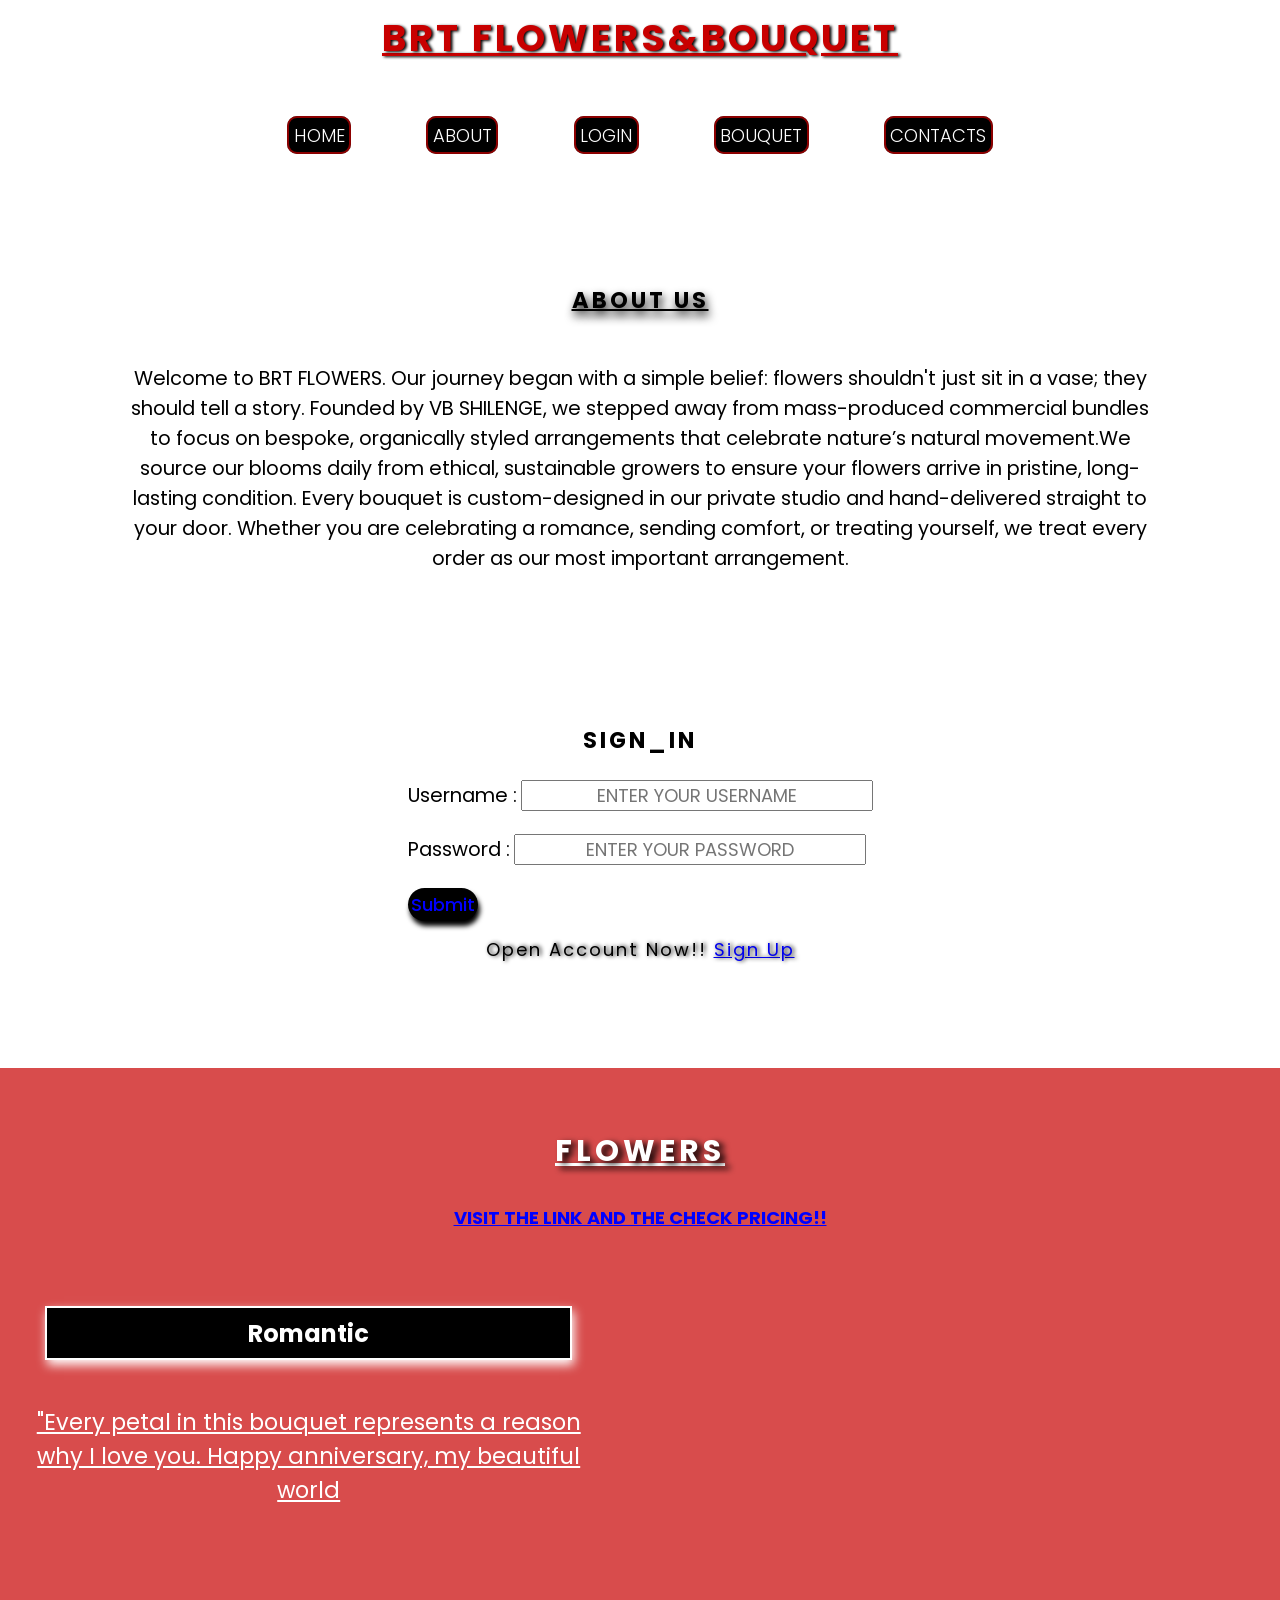
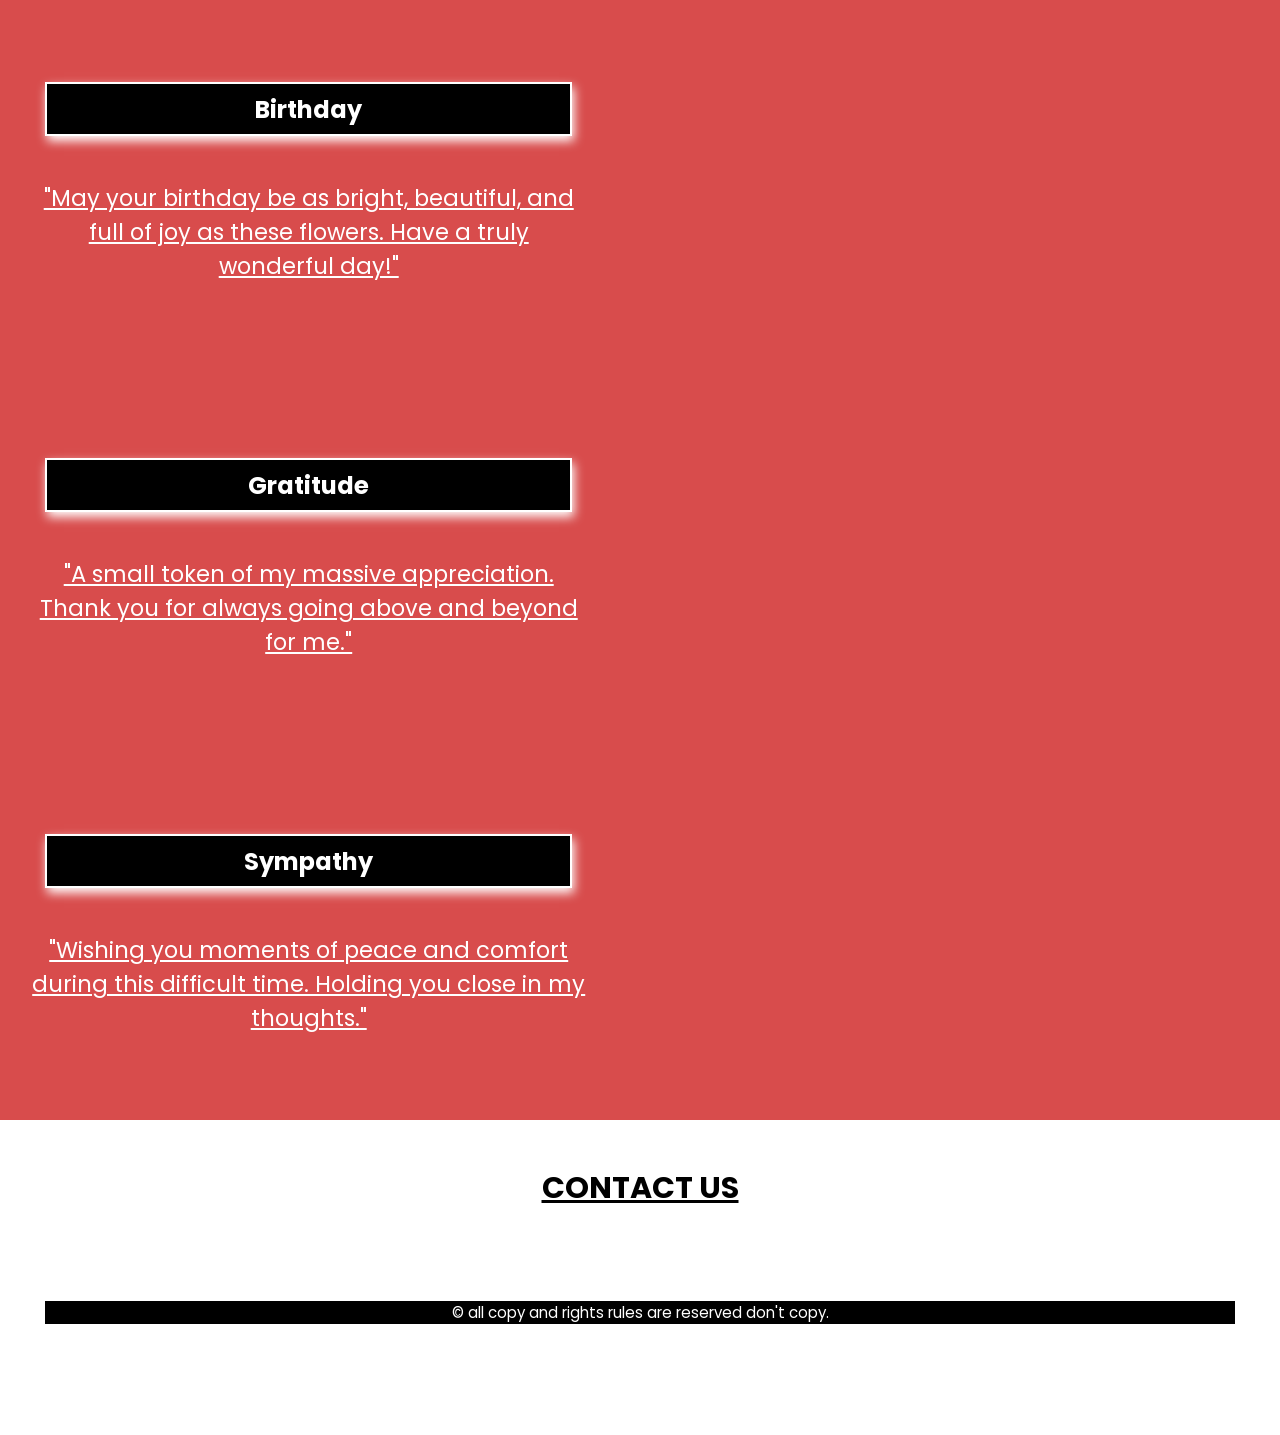
==== index.html @ 28167071 "Add files via upload my flower ecommerce website" ====
<!DOCTYPE html>
<html lang="en">
<head>
    <meta charset="UTF-8">
    <meta name="viewport" content="width=device-width, initial-scale=1.0">
    <title>FLOWERS SHOP</title>
   <link rel="preconnect" href="https://fonts.googleapis.com">
<link rel="preconnect" href="https://fonts.gstatic.com" crossorigin>
<link href="https://fonts.googleapis.com/css2?family=Poppins:ital,wght@0,100;0,200;0,300;0,400;0,500;0,600;0,700;0,800;0,900;1,100;1,200;1,300;1,400;1,500;1,600;1,700;1,800;1,900&family=Roboto:ital,wght@0,100..900;1,100..900&display=swap" rel="stylesheet">
<link rel="stylesheet" href="https://cdnjs.cloudflare.com/ajax/libs/font-awesome/7.0.1/css/all.min.css" integrity="sha512-2SwdPD6INVrV/lHTZbO2nodKhrnDdJK9/kg2XD1r9uGqPo1cUbujc+IYdlYdEErWNu69gVcYgdxlmVmzTWnetw==" crossorigin="anonymous" referrerpolicy="no-referrer" />
<link rel="stylesheet" href="style.css">
<link rel="stylesheet" href="query.css">

</head>
<body>
    
    <nav>

        <h1>BRT FLOWERS&BOUQUET</h1>
        
        <div class="main-container">
           <ul>
            <li><a href="#">HOME</a></li>
            <li><a href="#About-container">ABOUT</a></li>
            <li><a href="#sign-container">LOGIN</a></li>
            <li><a href="/flower.html">BOUQUET</a></li>
            <li><a href="#contact-container">CONTACTS</a></li>
       
           </ul>
        </div>

    </nav>

<main>
    <div id="About-container">
        <h2 class="about-heading">ABOUT US</h2>
        <p class="about-p">Welcome to BRT FLOWERS. Our journey began with a simple belief: flowers shouldn't just sit in a vase; they should tell a story. Founded by VB SHILENGE, we stepped away from mass-produced commercial bundles to focus on bespoke, organically styled arrangements that celebrate nature’s natural movement.We source our blooms daily from ethical, sustainable growers to ensure your flowers arrive in pristine, long-lasting condition. Every bouquet is custom-designed in our private studio and hand-delivered straight to your door. Whether you are celebrating a romance, sending comfort, or treating yourself, we treat every order as our most important arrangement.</p>
    </div>
    <div class="main-cc">
        <div id="sign-container">
         <h2 class="sign-in">
            SIGN_IN
         </h2>
         <div class="form-container">
            <div class="form">
             <label for="Username">Username :</label>
             <input type="text" name="text" id="Username" placeholder="ENTER YOUR USERNAME" maxlength="13" minlength="6"><br><br>
             <label for="Password">Password :</label>
             <input type="text" name="Password id="Password" placeholder="ENTER YOUR PASSWORD" maxlength="10" minlength="4"><br><br>
             <input type="submit" id="submit">
            </div>
            
         </div>
          <div id="sign-up-container">
            <p class="signUp-msg">Open Account Now!! <a href="/signUP.html" class="parentUp">Sign Up</a></p>

           
          </div>
    </div>
   
    </div>
   
</main>
<section>
     <div id="Flowers-container">
        <div class="heading">
            <h2>FLOWERS</h2>
        </div>
        <h4 class="visit"><a href="/flower.html">VISIT THE LINK AND THE CHECK PRICING!! </a></h4>
        <div id="flowers-img-container">
            <div class="msg1">
                <h3>Romantic</h3>
                <p class="msg-p">"Every petal in this bouquet represents a reason why I love you. Happy anniversary, my beautiful world</p>
            </div>
            <div class="img">
             <img src="/Products/pngegg (1).png" alt="">
            </div>
           
            <div class="msg2">
                <h3>Birthday</h3>
                <p class="msg-p">"May your birthday be as bright, beautiful, and full of joy as these flowers. Have a truly wonderful day!"</p>
            </div>
            <div class="img">
             <img src="/Products/pngegg (2).png" alt="">
            </div>
            
            <div class="msg2">
                <h3>Gratitude</h3>
                <p class="msg-p">"A small token of my massive appreciation. Thank you for always going above and beyond for me."</p>
            </div>
            <div class="img">
             <img src="/Products/pngegg (3).png" alt="">
            </div>
            <div class="msg2">
                <h3>Sympathy</h3>
                <p class="msg-p">"Wishing you moments of peace and comfort during this difficult time. Holding you close in my thoughts."</p>
            </div>
            <div class="img">
             <img src="/Products/pngegg (4).png" alt="">
            </div>
        </div>

    </div>

</section>
<footer>
    <div id="contact-container">
        <h4 class="contact-h">CONTACT US</h4>
        <div class="logo-container">
            <i class="fa-brands fa-facebook"></i>
            <i class="fa-brands fa-github"></i>
            <i class="fa-brands fa-whatsapp"></i>
            <i class="fa-brands fa-linkedin"></i>
            


        </div>
    </div>
    <div class="copy">
        <p>&copy all copy and rights rules are reserved don't copy.</p>
    </div>
</footer>

    
</body>
</html>
---- style.css ----
*{
    margin: 0;
    padding: 0;
    box-sizing: border-box;
    font-family: 'Poppins';
}
body{
    background-image: url(/background/pngegg\ \(1\).png);
    background-position: center;
    background-repeat: no-repeat;
    background-position: center;
    height: 200vh;
}

nav{
 backdrop-filter: blur(10px);
}
h1{
    color: rgba(200,0,0, 1);
    font-size:2.5rem;
    text-align: center;
    padding: 10px 20px;
    text-decoration: 3px underline; 
    text-shadow: 2px 1px 3px black;
    letter-spacing: 3px;
}

.main-container ul{
    display: flex;
    justify-content: center;
    list-style: none;
    gap: 5rem;
    padding-bottom: 2rem;
    margin: 3rem;
        
}
.main-container li a{

    font-weight: 300;
    font-size: 1.2rem;
    border: 2px solid rgba(200,0,0, 0.7);
    text-decoration: none;
    padding: 0.3rem;
    border-radius: 10px;
    background: black;
    color: white;
}
.main-container li a:hover{
    transition: .5s;
    border: 2px solid black;
    background:rgba(200,0,0, 0.4);
    border: none;
    color: black;

}
#About-container{
    margin: 4rem;
    padding: 2rem;
}
.about-heading{
    text-align: center;
    padding: 1rem;
    text-decoration: 2px underline;
    text-shadow: 2px 5px 10px black;
    letter-spacing: 3px;
}
.about-p{
    padding: 2rem;
    text-align: center;
    backdrop-filter: blur(15px);
    color: black;
    font-size: 1.3rem;
}
.main-cc{
    display: flex;
    justify-content: center;

}
#sign-container{
    backdrop-filter: blur(50px);
    display: inline-block;
    padding: 2rem;
    border-radius: 12px;
}
.sign-in{
    text-align: center;
    padding-bottom: 1.5rem;
    letter-spacing: 3px;
}
.form-container{
  display: flex;
  justify-content: center;
  align-items: center;

}
#submit{
    align-self: center;
    background: black;
    color:blue;
    font-weight: 500;
    font-size: 1.2rem;
    border-radius: 20px;
    border: none;
    padding: 0.2rem;
    box-shadow:2px 5px 5px black;
}
#submit:hover{
    background: white;
    border: 2px solid black;
    color: black;
    transition: .6s;
    cursor: pointer;
}
label{
    font-size: 1.3rem;
}
input{
    font-size: 1.2rem;
    text-align: center;
    
}
.signUp-msg{
    text-align: center;
    padding: 1rem;
    font-size: 1.2rem;
    letter-spacing: 2px;
    text-shadow: 2px 0px 4px black;
}
section{
    background: rgba(200,0,0, 0.7);
    margin-top:4rem;
}
.heading h2{
    text-align: center;
    padding-top:4rem;
    text-decoration:3px underline;
    letter-spacing: 4px;
    text-shadow: 5px 3px 6px black;
    color: white;
    margin-bottom: 2rem;
    font-size: 2rem;
}
img{
    height: 20rem;
    display: flex;
    justify-content: center;
    align-items: center;
    
}
#flowers-img-container{
    display: grid;
    grid-template-columns: repeat(2,1fr);
    text-align: center;
    gap: 5rem;
    margin-top: 2rem;
    padding: 1rem;
}
h3{
    border: 2px solid white;
    padding: 0.5rem;
    margin: 2rem;
    box-shadow: 2px 5px 10px white;
    font-size: 1.6rem;
    background-color:black;
    color: white;
}
.msg-p{
    text-decoration: underline;
    padding: 1rem;
    color: white;
    font-size: 1.5rem;
}
.img{
    display: flex;
    justify-content: center;
    filter:drop-shadow(2px 5px 41px black) ;
}
h4{
    text-align: center;
    font-size: 1.2rem;
}
.visit:hover{
    scale:1.1;
    transition: .9s;
    color: white;
}
.visit a{
    color:blue;
}
.visit a:hover{
    color: white;
}
footer{
    height:30vh;
    margin:3rem;
    
}
#contact-container h4{
    font-size: 2rem;
    text-decoration: 3px underline;
    
}
.logo-container{
    font-size: 3rem;
    display: flex;
    justify-content:space-around;
    margin: 1rem;
    padding: 2rem;
    cursor: pointer;
}
.fa-facebook{
    color: blue;
}
.fa-whatsapp{
    color: green;
}
.fa-linkedin{
    color: rgb(23, 121, 124);
}
.copy{
    background-color: black;
}
.copy p{
    color: white;
    text-align: center;
}
#sign-up-container{
    display: flex;
    justify-content: center;
    align-items: center;
    position: relative;
   
}

.signUp{
    position: absolute;
    display: none;

}
.parentUP:hover .signUp{
    display: block;

}
html{
    scroll-behavior:smooth;
   
}
---- query.css ----
@media (max-width:94rem){
    html{
        font-size:94% ;
    }

}
@media (max-width:63rem){
    html{
        font-size:75% ;
    }
    .flowers-container{
    grid-template-columns: repeat(2,1fr);
    
    
}
}
@media (max-width:56rem){
    html{
        font-size:75% ;
    }
    .flowers-container{
    grid-template-columns: 1fr;
    
    
}
    
    

}
@media (max-width:42rem){
    html{
        font-size:59% ;
    }
    li a{
            font-weight: normal;

    }
    #flowers-img-container{
        grid-template-columns: 1fr;
    }
.flowers-container{
    grid-template-columns: repeat(2,1fr);
}
    
   


}
@media (max-width:34rem){
    html{
        font-size:49% ;
    }
    li a{
            font-weight: normal;

    }
.flowers-container{
    grid-template-columns: 1fr;
    padding: 6rem;
}
.cart{
    margin-top: 17.2rem;
    top: 0;
    

}
  .search-bar{
    display: inline-block;
    margin-left: 5rem;

  }

}

@media (max-width:25rem){
    html{
        font-size:40% ;
    }
    li a{
            font-weight:normal;

    }

}
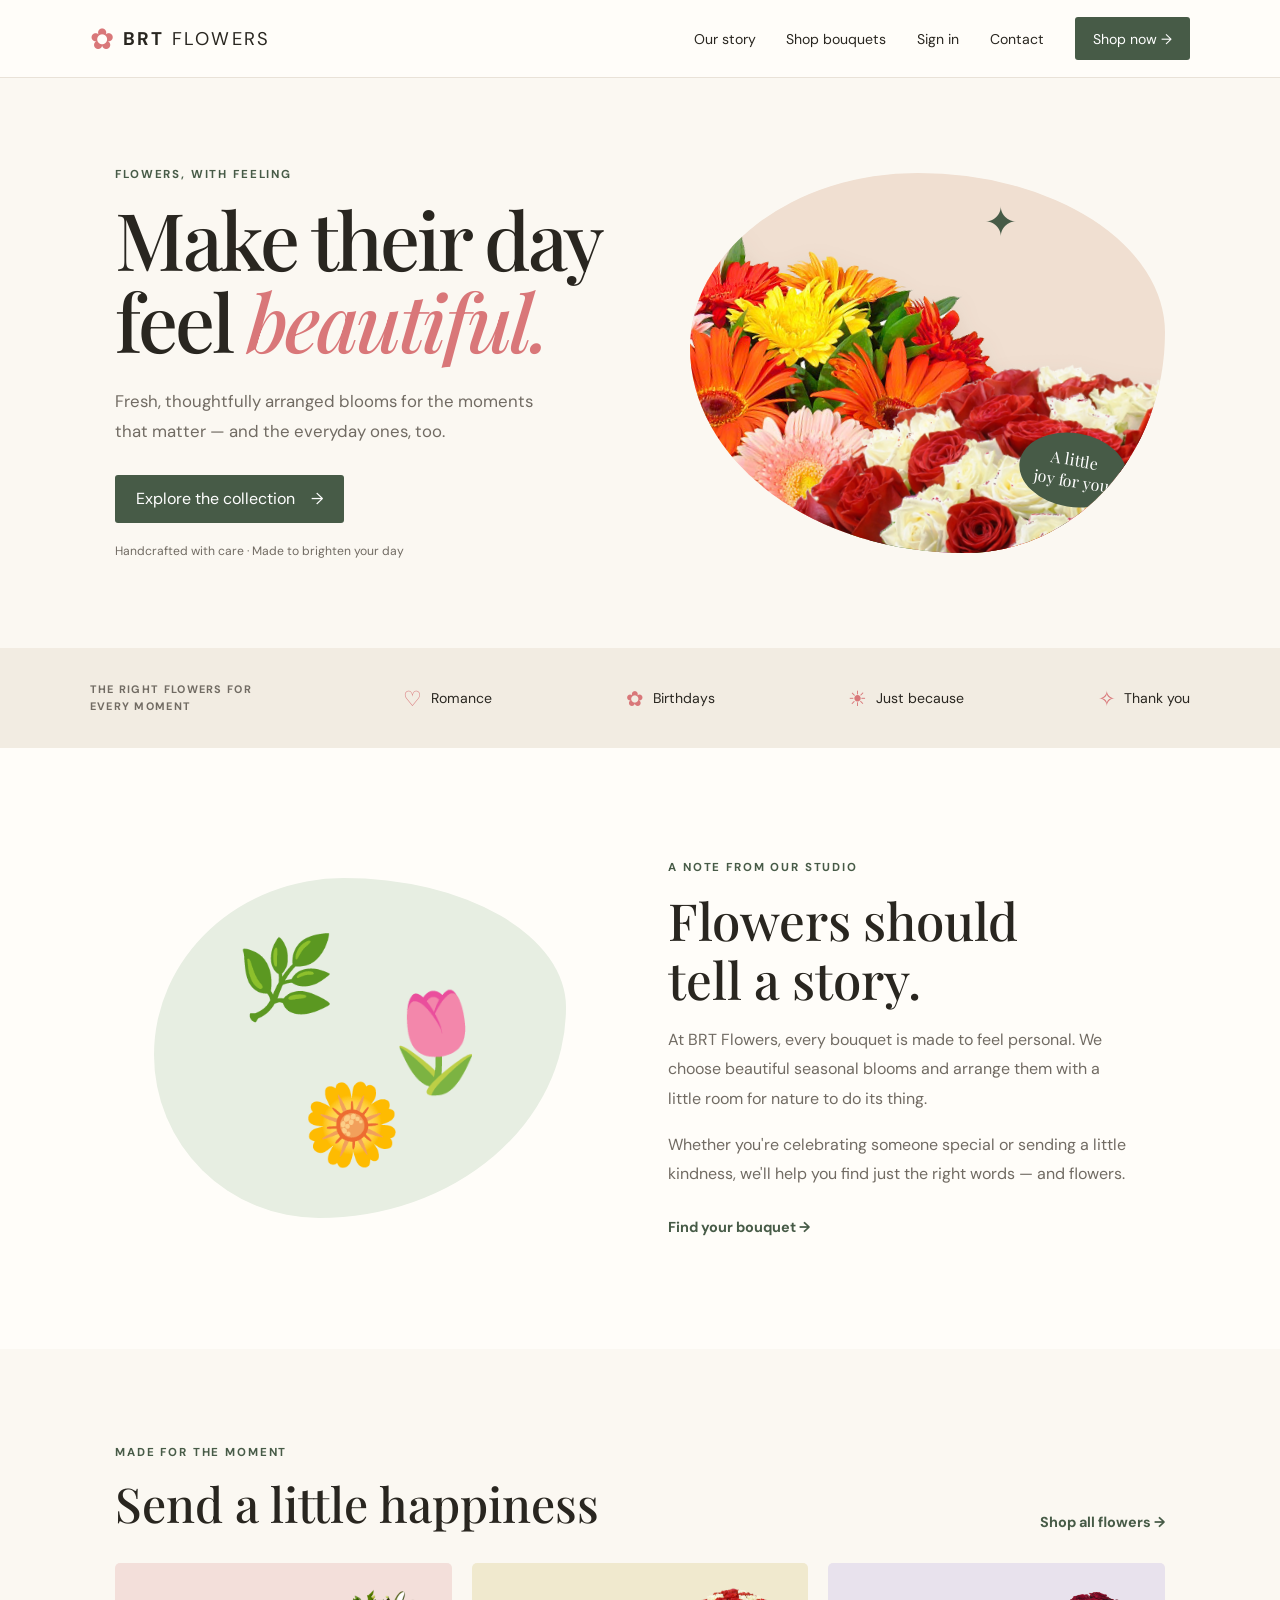
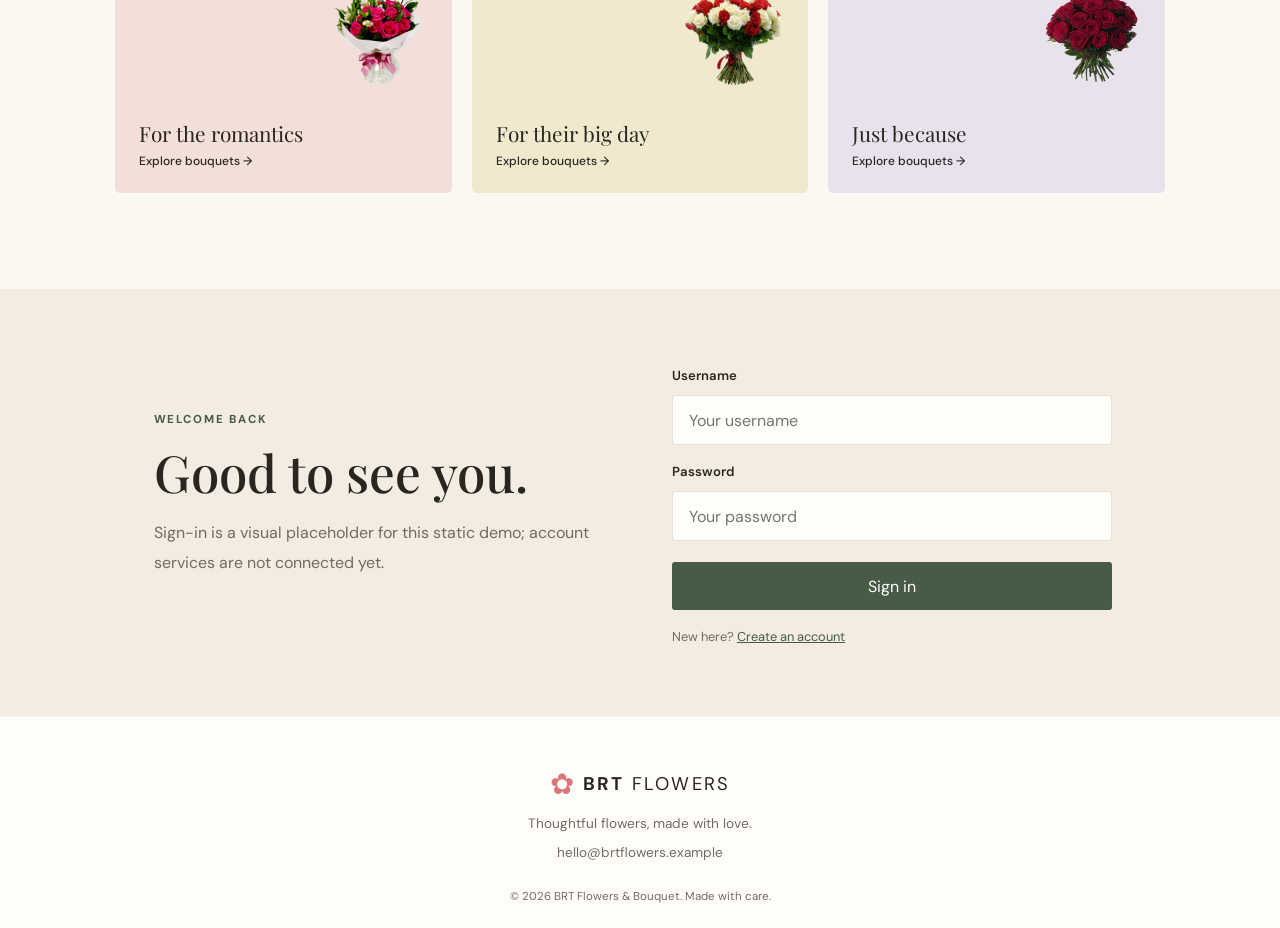
==== commit f2a7156a: "Have change my background colors , button  color and styling , added payment method and javascript f" ====
--- a/index.html
+++ b/index.html
@@ -3,124 +3,98 @@
 <head>
     <meta charset="UTF-8">
     <meta name="viewport" content="width=device-width, initial-scale=1.0">
-    <title>FLOWERS SHOP</title>
-   <link rel="preconnect" href="https://fonts.googleapis.com">
-<link rel="preconnect" href="https://fonts.gstatic.com" crossorigin>
-<link href="https://fonts.googleapis.com/css2?family=Poppins:ital,wght@0,100;0,200;0,300;0,400;0,500;0,600;0,700;0,800;0,900;1,100;1,200;1,300;1,400;1,500;1,600;1,700;1,800;1,900&family=Roboto:ital,wght@0,100..900;1,100..900&display=swap" rel="stylesheet">
-<link rel="stylesheet" href="https://cdnjs.cloudflare.com/ajax/libs/font-awesome/7.0.1/css/all.min.css" integrity="sha512-2SwdPD6INVrV/lHTZbO2nodKhrnDdJK9/kg2XD1r9uGqPo1cUbujc+IYdlYdEErWNu69gVcYgdxlmVmzTWnetw==" crossorigin="anonymous" referrerpolicy="no-referrer" />
-<link rel="stylesheet" href="style.css">
-<link rel="stylesheet" href="query.css">
-
+    <meta name="description" content="Thoughtful, hand-designed flower bouquets for every occasion.">
+    <title>BRT Flowers &amp; Bouquet</title>
+    <link rel="preconnect" href="https://fonts.googleapis.com">
+    <link rel="preconnect" href="https://fonts.gstatic.com" crossorigin>
+    <link href="https://fonts.googleapis.com/css2?family=DM+Sans:wght@400;500;600;700&family=Playfair+Display:wght@500;600;700&display=swap" rel="stylesheet">
+    <link rel="stylesheet" href="style.css">
 </head>
 <body>
-    
-    <nav>
+    <header class="site-header">
+        <a class="brand" href="index.html" aria-label="BRT Flowers home"><span class="brand-mark">✿</span> BRT <span>FLOWERS</span></a>
+        <button class="menu-toggle" type="button" aria-expanded="false" aria-controls="primary-navigation" aria-label="Open navigation">
+            <span></span><span></span><span></span>
+        </button>
+        <nav class="site-nav" id="primary-navigation" aria-label="Main navigation">
+            <a href="#about">Our story</a>
+            <a href="flower.html">Shop bouquets</a>
+            <a href="#sign-in">Sign in</a>
+            <a href="#contact">Contact</a>
+            <a class="nav-cta" href="flower.html">Shop now <span aria-hidden="true">→</span></a>
+        </nav>
+    </header>
 
-        <h1>BRT FLOWERS&BOUQUET</h1>
-        
-        <div class="main-container">
-           <ul>
-            <li><a href="#">HOME</a></li>
-            <li><a href="#About-container">ABOUT</a></li>
-            <li><a href="#sign-container">LOGIN</a></li>
-            <li><a href="/flower.html">BOUQUET</a></li>
-            <li><a href="#contact-container">CONTACTS</a></li>
-       
-           </ul>
-        </div>
+    <main>
+        <section class="hero">
+            <div class="hero-copy">
+                <p class="eyebrow">FLOWERS, WITH FEELING</p>
+                <h1>Make their day<br>feel <em>beautiful.</em></h1>
+                <p class="hero-intro">Fresh, thoughtfully arranged blooms for the moments that matter — and the everyday ones, too.</p>
+                <a class="button button-dark" href="flower.html">Explore the collection <span aria-hidden="true">→</span></a>
+                <p class="hero-note">Handcrafted with care · Made to brighten your day</p>
+            </div>
+            <div class="hero-art" aria-label="A cheerful bouquet of flowers">
+                <span class="hero-sticker">A little<br>joy for you</span>
+                <span class="hero-flower hero-flower-one" aria-hidden="true"><img src="/Products/pngegg (4).png" alt=""></span>
+                <span class="hero-flower hero-flower-two" aria-hidden="true"><img src="/Products/pngegg (6).png" alt=""></span>
+                <span class="hero-flower hero-flower-three" aria-hidden="true"><img src="/Products/pngegg (12).png" alt=""></span>
+                <span class="hero-flower hero-flower-four" aria-hidden="true"><img src="/Products/pngegg (8).png" alt=""></span>
+                <span class="hero-leaf" aria-hidden="true">✦</span>
+            </div>
+        </section>
 
-    </nav>
+        <section class="occasion-strip" aria-label="Shop by occasion">
+            <p>THE RIGHT FLOWERS FOR EVERY MOMENT</p>
+            <div><span>♡</span> Romance</div>
+            <div><span>✿</span> Birthdays</div>
+            <div><span>☀</span> Just because</div>
+            <div><span>✧</span> Thank you</div>
+        </section>
 
-<main>
-    <div id="About-container">
-        <h2 class="about-heading">ABOUT US</h2>
-        <p class="about-p">Welcome to BRT FLOWERS. Our journey began with a simple belief: flowers shouldn't just sit in a vase; they should tell a story. Founded by VB SHILENGE, we stepped away from mass-produced commercial bundles to focus on bespoke, organically styled arrangements that celebrate nature’s natural movement.We source our blooms daily from ethical, sustainable growers to ensure your flowers arrive in pristine, long-lasting condition. Every bouquet is custom-designed in our private studio and hand-delivered straight to your door. Whether you are celebrating a romance, sending comfort, or treating yourself, we treat every order as our most important arrangement.</p>
-    </div>
-    <div class="main-cc">
-        <div id="sign-container">
-         <h2 class="sign-in">
-            SIGN_IN
-         </h2>
-         <div class="form-container">
-            <div class="form">
-             <label for="Username">Username :</label>
-             <input type="text" name="text" id="Username" placeholder="ENTER YOUR USERNAME" maxlength="13" minlength="6"><br><br>
-             <label for="Password">Password :</label>
-             <input type="text" name="Password id="Password" placeholder="ENTER YOUR PASSWORD" maxlength="10" minlength="4"><br><br>
-             <input type="submit" id="submit">
+        <section class="story-section" id="about">
+            <div class="story-illustration" aria-hidden="true"><span>🌿</span><span>🌷</span><span>🌼</span></div>
+            <div class="story-copy">
+                <p class="eyebrow">A NOTE FROM OUR STUDIO</p>
+                <h2>Flowers should<br>tell a story.</h2>
+                <p>At BRT Flowers, every bouquet is made to feel personal. We choose beautiful seasonal blooms and arrange them with a little room for nature to do its thing.</p>
+                <p>Whether you're celebrating someone special or sending a little kindness, we'll help you find just the right words — and flowers.</p>
+                <a class="text-link" href="flower.html">Find your bouquet <span aria-hidden="true">→</span></a>
             </div>
-            
-         </div>
-          <div id="sign-up-container">
-            <p class="signUp-msg">Open Account Now!! <a href="/signUP.html" class="parentUp">Sign Up</a></p>
+        </section>
 
-           
-          </div>
-    </div>
-   
-    </div>
-   
-</main>
-<section>
-     <div id="Flowers-container">
-        <div class="heading">
-            <h2>FLOWERS</h2>
-        </div>
-        <h4 class="visit"><a href="/flower.html">VISIT THE LINK AND THE CHECK PRICING!! </a></h4>
-        <div id="flowers-img-container">
-            <div class="msg1">
-                <h3>Romantic</h3>
-                <p class="msg-p">"Every petal in this bouquet represents a reason why I love you. Happy anniversary, my beautiful world</p>
+        <section class="featured-section">
+            <div class="section-heading">
+                <div><p class="eyebrow">MADE FOR THE MOMENT</p><h2>Send a little happiness</h2></div>
+                <a class="text-link" href="flower.html">Shop all flowers <span aria-hidden="true">→</span></a>
             </div>
-            <div class="img">
-             <img src="/Products/pngegg (1).png" alt="">
+            <div class="featured-grid">
+                <a class="featured-card featured-pink" href="flower.html"><span class="featured-emoji" aria-hidden="true"><img src="/Products/pngegg (10).png" height="100" width="100"></span><span>For the romantics <b>Explore bouquets →</b></span></a>
+                <a class="featured-card featured-yellow" href="flower.html"><span class="featured-emoji" aria-hidden="true"><img src="/Products/pngegg (8).png" height="100" width="100"></span><span>For their big day <b>Explore bouquets →</b></span></a>
+                <a class="featured-card featured-lilac" href="flower.html"><span class="featured-emoji" aria-hidden="true"><img src="/Products/pngegg (7).png" height="100" width="100"></span><span>Just because <b>Explore bouquets →</b></span></a>
             </div>
-           
-            <div class="msg2">
-                <h3>Birthday</h3>
-                <p class="msg-p">"May your birthday be as bright, beautiful, and full of joy as these flowers. Have a truly wonderful day!"</p>
-            </div>
-            <div class="img">
-             <img src="/Products/pngegg (2).png" alt="">
-            </div>
-            
-            <div class="msg2">
-                <h3>Gratitude</h3>
-                <p class="msg-p">"A small token of my massive appreciation. Thank you for always going above and beyond for me."</p>
-            </div>
-            <div class="img">
-             <img src="/Products/pngegg (3).png" alt="">
-            </div>
-            <div class="msg2">
-                <h3>Sympathy</h3>
-                <p class="msg-p">"Wishing you moments of peace and comfort during this difficult time. Holding you close in my thoughts."</p>
-            </div>
-            <div class="img">
-             <img src="/Products/pngegg (4).png" alt="">
-            </div>
-        </div>
+        </section>
 
-    </div>
+        <section class="signin-section" id="sign-in">
+            <div><p class="eyebrow">WELCOME BACK</p><h2>Good to see you.</h2><p>Sign-in is a visual placeholder for this static demo; account services are not connected yet.</p></div>
+            <form class="signin-form">
+                <label for="username">Username</label>
+                <input id="username" name="username" type="text" placeholder="Your username" autocomplete="username">
+                <label for="password">Password</label>
+                <input id="password" name="password" type="password" placeholder="Your password" autocomplete="current-password">
+                <button class="button button-dark" type="button">Sign in</button>
+                <p class="form-note">New here? <a href="signUP.html">Create an account</a></p>
+            </form>
+        </section>
+    </main>
 
-</section>
-<footer>
-    <div id="contact-container">
-        <h4 class="contact-h">CONTACT US</h4>
-        <div class="logo-container">
-            <i class="fa-brands fa-facebook"></i>
-            <i class="fa-brands fa-github"></i>
-            <i class="fa-brands fa-whatsapp"></i>
-            <i class="fa-brands fa-linkedin"></i>
-            
-
-
-        </div>
-    </div>
-    <div class="copy">
-        <p>&copy all copy and rights rules are reserved don't copy.</p>
-    </div>
-</footer>
-
-    
+    <footer class="site-footer" id="contact">
+        <a class="brand footer-brand" href="index.html"><span class="brand-mark">✿</span> BRT <span>FLOWERS</span></a>
+        <p>Thoughtful flowers, made with love.</p>
+        <a href="mailto:hello@brtflowers.example">hello@brtflowers.example</a>
+        <small>© 2026 BRT Flowers &amp; Bouquet. Made with care.</small>
+    </footer>
+  
+    <script src="app.js" defer></script>
 </body>
-</html>+</html>
--- a/style.css
+++ b/style.css
@@ -1,247 +1,140 @@
-*{
-    margin: 0;
-    padding: 0;
-    box-sizing: border-box;
-    font-family: 'Poppins';
-}
-body{
-    background-image: url(/background/pngegg\ \(1\).png);
-    background-position: center;
-    background-repeat: no-repeat;
-    background-position: center;
-    height: 200vh;
+:root {
+    color-scheme: light;
+    --ink: #292620;
+    --muted: #716b63;
+    --cream: #fbf8f2;
+    --paper: #fffdf9;
+    --rose: #d97779;
+    --green: #475b47;
+    --line: #e9e2d8;
+    font-family: "DM Sans", sans-serif;
+    color: var(--ink);
+    background: var(--cream);
+    font-synthesis: none;
+    text-rendering: optimizeLegibility;
 }
 
-nav{
- backdrop-filter: blur(10px);
+* { box-sizing: border-box; }
+html { scroll-behavior: smooth; }
+body { margin: 0; min-width: 320px; }
+a { color: inherit; text-decoration: none; }
+button, input { font: inherit; }
+.site-header {
+    min-height: 78px;
+    padding: 0 clamp(1.25rem, 7vw, 7rem);
+    display: flex;
+    align-items: center;
+    justify-content: space-between;
+    gap: 2rem;
+    background: var(--paper);
+    border-bottom: 1px solid var(--line);
 }
-h1{
-    color: rgba(200,0,0, 1);
-    font-size:2.5rem;
-    text-align: center;
-    padding: 10px 20px;
-    text-decoration: 3px underline; 
-    text-shadow: 2px 1px 3px black;
-    letter-spacing: 3px;
+.brand { display: inline-flex; align-items: center; gap: .45rem; font-size: 1.15rem; font-weight: 700; letter-spacing: .12em; white-space: nowrap; }
+.brand > span:last-child { font-weight: 400; }
+.brand-mark { color: var(--rose); font-size: 1.8rem; }
+.site-nav { display: flex; align-items: center; gap: clamp(1rem, 2.4vw, 2.4rem); font-size: .88rem; }
+.site-nav a:not(.nav-cta):hover, .text-link:hover { color: var(--rose); }
+.nav-cta { padding: .8rem 1.15rem; color: white; background: var(--green); border-radius: 3px; }
+.nav-cta:hover, .button-dark:hover { background: #334433; }
+.menu-toggle { display: none; }
+
+.hero {
+    max-width: 1440px;
+    min-height: 570px;
+    margin: auto;
+    padding: 4rem clamp(1.5rem, 9vw, 9rem);
+    display: grid;
+    grid-template-columns: 1fr .9fr;
+    align-items: center;
+    gap: 3rem;
+}
+.hero-copy { max-width: 530px; }
+.eyebrow { margin: 0 0 1rem; color: var(--green); font-size: .72rem; font-weight: 700; letter-spacing: .16em; }
+h1, h2 { font-family: "Playfair Display", Georgia, serif; font-weight: 500; }
+.hero h1 { margin: 0; font-size: clamp(3rem, 6.2vw, 5.3rem); line-height: 1.03; letter-spacing: -.04em; }
+.hero h1 em { color: var(--rose); font-weight: 500; }
+.hero-intro { max-width: 420px; margin: 1.5rem 0 1.8rem; color: var(--muted); font-size: 1.05rem; line-height: 1.8; }
+.button { min-height: 48px; display: inline-flex; align-items: center; justify-content: center; gap: 1rem; padding: .85rem 1.3rem; border: 0; border-radius: 3px; cursor: pointer; }
+.button-dark { color: white; background: var(--green); }
+.hero-note { margin: 1.25rem 0 0; color: var(--muted); font-size: .76rem; }
+.hero-art { position: relative; min-height: 380px; border-radius: 48% 52% 42% 58% / 46% 42% 58% 54%; background: #f0dfd1; overflow: hidden; }
+.hero-art::before, .hero-art::after { position: absolute; content: ""; border: 1px solid rgba(71, 91, 71, .3); border-radius: 50%; }
+.hero-art::before { width: 62%; height: 75%; left: 18%; bottom: -28%; transform: rotate(20deg); }
+.hero-art::after { width: 30%; height: 57%; left: 37%; bottom: -16%; transform: rotate(-15deg); }
+.hero-flower { position: absolute; z-index: 1; font-size: clamp(4rem, 9vw, 7rem); filter: drop-shadow(0 10px 12px rgba(80, 46, 34, .12)); }
+.hero-flower-one { top: 14%; left: 25%; transform: rotate(-12deg); }
+.hero-flower-two { top: 16%; right: 19%; transform: rotate(10deg); }
+.hero-flower-three { top: 43%; left: 42%; transform: rotate(8deg); }
+.hero-flower-four { top: 48%; left: 15%; transform: rotate(-10deg); }
+.hero-sticker { position: absolute; z-index: 2; right: 8%; bottom: 12%; padding: 1rem; border-radius: 50%; color: white; background: var(--green); font-family: "Playfair Display", Georgia, serif; text-align: center; transform: rotate(9deg); }
+.hero-leaf { position: absolute; top: 6%; right: 31%; color: var(--green); font-size: 2.5rem; }
+
+.occasion-strip { min-height: 100px; padding: 1.4rem clamp(1rem, 7vw, 7rem); display: flex; align-items: center; justify-content: space-between; gap: 1.5rem; background: #f2ece2; }
+.occasion-strip p { max-width: 180px; margin: 0; color: var(--muted); font-size: .68rem; font-weight: 700; letter-spacing: .12em; line-height: 1.6; }
+.occasion-strip div { display: flex; align-items: center; gap: .55rem; font-size: .88rem; }
+.occasion-strip span { color: var(--rose); font-size: 1.3rem; }
+
+.story-section { padding: 7rem clamp(1.5rem, 12vw, 12rem); display: grid; grid-template-columns: .9fr 1fr; align-items: center; gap: clamp(2rem, 8vw, 8rem); background: var(--paper); }
+.story-illustration { min-height: 340px; position: relative; display: grid; place-items: center; background: #e7eee2; border-radius: 46% 54% 60% 40% / 52% 38% 62% 48%; }
+.story-illustration span { position: absolute; font-size: 5rem; }
+.story-illustration span:nth-child(1) { top: 14%; left: 20%; }
+.story-illustration span:nth-child(2) { top: 30%; right: 17%; font-size: 6rem; }
+.story-illustration span:nth-child(3) { bottom: 12%; left: 36%; }
+.story-copy h2, .section-heading h2, .signin-section h2 { margin: 0 0 1rem; font-size: clamp(2.2rem, 4vw, 3.4rem); line-height: 1.15; }
+.story-copy > p:not(.eyebrow), .signin-section > div > p:not(.eyebrow) { color: var(--muted); line-height: 1.85; }
+.text-link { display: inline-block; margin-top: .8rem; color: var(--green); font-size: .9rem; font-weight: 700; }
+
+.featured-section { padding: 6rem clamp(1.5rem, 9vw, 9rem); }
+.section-heading { display: flex; align-items: end; justify-content: space-between; gap: 1rem; margin-bottom: 2rem; }
+.section-heading h2 { margin-bottom: 0; font-size: clamp(2rem, 4vw, 3rem); }
+.featured-grid { display: grid; grid-template-columns: repeat(3, 1fr); gap: 1.25rem; }
+.featured-card { min-height: 230px; padding: 1.5rem; display: flex; flex-direction: column; justify-content: space-between; border-radius: 5px; }
+.featured-pink { background: #f3dfda; }
+.featured-yellow { background: #f0e9ce; }
+.featured-lilac { background: #e8e2ed; }
+.featured-emoji { align-self: flex-end; font-size: 5rem; }
+.featured-card > span:last-child { display: flex; flex-direction: column; gap: .35rem; font-family: "Playfair Display", Georgia, serif; font-size: 1.3rem; }
+.featured-card b { font-family: "DM Sans", sans-serif; font-size: .75rem; font-weight: 500; }
+
+.signin-section { padding: 4.5rem clamp(1.5rem, 12vw, 12rem); display: grid; grid-template-columns: 1fr 1fr; gap: 4rem; align-items: center; background: #f2ece2; }
+.signin-form { max-width: 440px; display: grid; gap: .7rem; }
+.signin-form label { margin-top: .4rem; font-size: .82rem; font-weight: 600; }
+.signin-form input { width: 100%; padding: .85rem 1rem; border: 1px solid var(--line); border-radius: 3px; background: var(--paper); }
+.signin-form .button { margin-top: .6rem; }
+.form-note { margin: .4rem 0 0; color: var(--muted); font-size: .8rem; }
+.form-note a { color: var(--green); text-decoration: underline; }
+.site-footer { padding: 3rem 1.5rem 1.5rem; display: flex; flex-direction: column; align-items: center; gap: .75rem; text-align: center; background: var(--paper); }
+.site-footer p, .site-footer a:not(.brand) { margin: 0; color: var(--muted); font-size: .85rem; }
+.site-footer small { margin-top: 1rem; color: var(--muted); font-size: .72rem; }
+
+@media (max-width: 760px) {
+    .site-header { min-height: 70px; position: relative; }
+    .menu-toggle { width: 42px; height: 42px; display: flex; flex-direction: column; justify-content: center; gap: 5px; padding: 9px; border: 1px solid var(--line); border-radius: 3px; background: transparent; cursor: pointer; }
+    .menu-toggle span { height: 2px; width: 100%; background: var(--ink); }
+    .site-nav { position: absolute; z-index: 5; top: 100%; left: 0; right: 0; display: none; padding: 1rem 1.5rem 1.5rem; flex-direction: column; align-items: stretch; gap: 0; background: var(--paper); border-bottom: 1px solid var(--line); }
+    .site-nav.is-open { display: flex; }
+    .site-nav a { padding: .85rem 0; }
+    .site-nav .nav-cta { margin-top: .5rem; padding: .85rem 1rem; text-align: center; }
+    .hero { min-height: 0; padding-top: 3.5rem; grid-template-columns: 1fr; gap: 2.5rem; }
+    .hero-art { min-height: 300px; width: min(100%, 460px); justify-self: center; }
+    .occasion-strip { justify-content: center; flex-wrap: wrap; }
+    .occasion-strip p { flex-basis: 100%; max-width: none; text-align: center; }
+    .story-section { padding-top: 4rem; padding-bottom: 4rem; grid-template-columns: 1fr; gap: 2.5rem; }
+    .story-illustration { min-height: 260px; }
+    .featured-grid { grid-template-columns: 1fr; }
+    .featured-card { min-height: 190px; }
+    .signin-section { grid-template-columns: 1fr; gap: 1rem; }
 }
 
-.main-container ul{
-    display: flex;
-    justify-content: center;
-    list-style: none;
-    gap: 5rem;
-    padding-bottom: 2rem;
-    margin: 3rem;
-        
-}
-.main-container li a{
-
-    font-weight: 300;
-    font-size: 1.2rem;
-    border: 2px solid rgba(200,0,0, 0.7);
-    text-decoration: none;
-    padding: 0.3rem;
-    border-radius: 10px;
-    background: black;
-    color: white;
-}
-.main-container li a:hover{
-    transition: .5s;
-    border: 2px solid black;
-    background:rgba(200,0,0, 0.4);
-    border: none;
-    color: black;
-
-}
-#About-container{
-    margin: 4rem;
-    padding: 2rem;
-}
-.about-heading{
-    text-align: center;
-    padding: 1rem;
-    text-decoration: 2px underline;
-    text-shadow: 2px 5px 10px black;
-    letter-spacing: 3px;
-}
-.about-p{
-    padding: 2rem;
-    text-align: center;
-    backdrop-filter: blur(15px);
-    color: black;
-    font-size: 1.3rem;
-}
-.main-cc{
-    display: flex;
-    justify-content: center;
-
-}
-#sign-container{
-    backdrop-filter: blur(50px);
-    display: inline-block;
-    padding: 2rem;
-    border-radius: 12px;
-}
-.sign-in{
-    text-align: center;
-    padding-bottom: 1.5rem;
-    letter-spacing: 3px;
-}
-.form-container{
-  display: flex;
-  justify-content: center;
-  align-items: center;
-
-}
-#submit{
-    align-self: center;
-    background: black;
-    color:blue;
-    font-weight: 500;
-    font-size: 1.2rem;
-    border-radius: 20px;
-    border: none;
-    padding: 0.2rem;
-    box-shadow:2px 5px 5px black;
-}
-#submit:hover{
-    background: white;
-    border: 2px solid black;
-    color: black;
-    transition: .6s;
-    cursor: pointer;
-}
-label{
-    font-size: 1.3rem;
-}
-input{
-    font-size: 1.2rem;
-    text-align: center;
-    
-}
-.signUp-msg{
-    text-align: center;
-    padding: 1rem;
-    font-size: 1.2rem;
-    letter-spacing: 2px;
-    text-shadow: 2px 0px 4px black;
-}
-section{
-    background: rgba(200,0,0, 0.7);
-    margin-top:4rem;
-}
-.heading h2{
-    text-align: center;
-    padding-top:4rem;
-    text-decoration:3px underline;
-    letter-spacing: 4px;
-    text-shadow: 5px 3px 6px black;
-    color: white;
-    margin-bottom: 2rem;
-    font-size: 2rem;
-}
-img{
-    height: 20rem;
-    display: flex;
-    justify-content: center;
-    align-items: center;
-    
-}
-#flowers-img-container{
-    display: grid;
-    grid-template-columns: repeat(2,1fr);
-    text-align: center;
-    gap: 5rem;
-    margin-top: 2rem;
-    padding: 1rem;
-}
-h3{
-    border: 2px solid white;
-    padding: 0.5rem;
-    margin: 2rem;
-    box-shadow: 2px 5px 10px white;
-    font-size: 1.6rem;
-    background-color:black;
-    color: white;
-}
-.msg-p{
-    text-decoration: underline;
-    padding: 1rem;
-    color: white;
-    font-size: 1.5rem;
-}
-.img{
-    display: flex;
-    justify-content: center;
-    filter:drop-shadow(2px 5px 41px black) ;
-}
-h4{
-    text-align: center;
-    font-size: 1.2rem;
-}
-.visit:hover{
-    scale:1.1;
-    transition: .9s;
-    color: white;
-}
-.visit a{
-    color:blue;
-}
-.visit a:hover{
-    color: white;
-}
-footer{
-    height:30vh;
-    margin:3rem;
-    
-}
-#contact-container h4{
-    font-size: 2rem;
-    text-decoration: 3px underline;
-    
-}
-.logo-container{
-    font-size: 3rem;
-    display: flex;
-    justify-content:space-around;
-    margin: 1rem;
-    padding: 2rem;
-    cursor: pointer;
-}
-.fa-facebook{
-    color: blue;
-}
-.fa-whatsapp{
-    color: green;
-}
-.fa-linkedin{
-    color: rgb(23, 121, 124);
-}
-.copy{
-    background-color: black;
-}
-.copy p{
-    color: white;
-    text-align: center;
-}
-#sign-up-container{
-    display: flex;
-    justify-content: center;
-    align-items: center;
-    position: relative;
-   
+@media (max-width: 460px) {
+    .hero h1 { font-size: 3.25rem; }
+    .hero-art { min-height: 245px; }
+    .hero-flower { font-size: 4rem; }
+    .section-heading { align-items: start; flex-direction: column; }
+    .occasion-strip div { font-size: .78rem; }
 }
 
-.signUp{
-    position: absolute;
-    display: none;
-
+@media (prefers-reduced-motion: reduce) {
+    html { scroll-behavior: auto; }
+    *, *::before, *::after { animation-duration: .01ms !important; transition-duration: .01ms !important; }
 }
-.parentUP:hover .signUp{
-    display: block;
-
-}
-html{
-    scroll-behavior:smooth;
-   
-}
